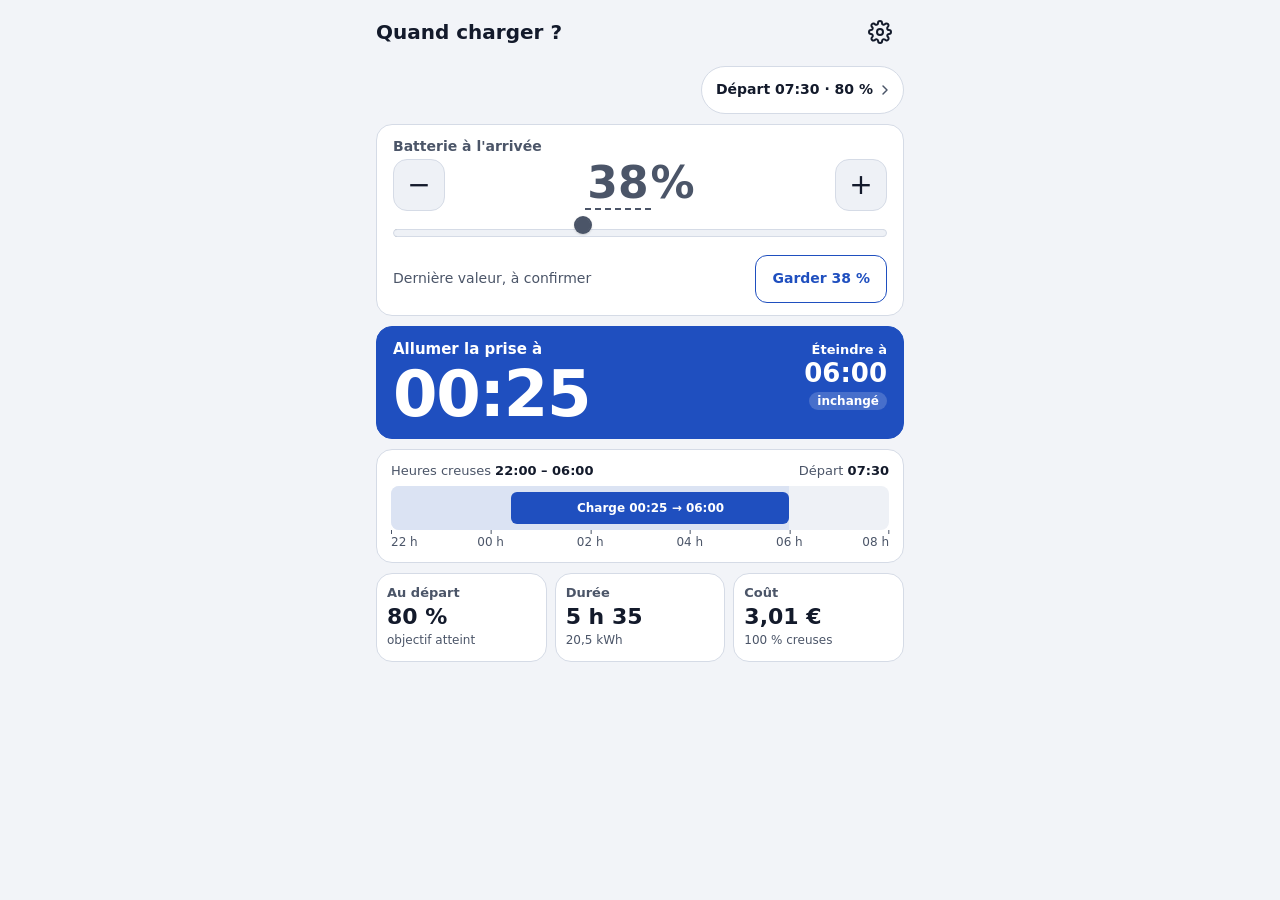
==== site/index.html @ 1af3106f "Page, retours du premier essai réel : curseur du % revenu sous − et +, recherche automatique quand a" ====
<!DOCTYPE html>
<html lang="fr">
<head>
<meta charset="utf-8">
<meta name="viewport" content="width=device-width, initial-scale=1, viewport-fit=cover">
<meta http-equiv="Content-Security-Policy" content="default-src 'none'; script-src 'self'; style-src 'self'; img-src 'self'; manifest-src 'self'; worker-src 'self'; connect-src 'self' https://*.workers.dev; base-uri 'none'; form-action 'none'">
<title>Quand charger ?</title>
<meta name="theme-color" content="#f2f4f8" media="(prefers-color-scheme: light)">
<meta name="theme-color" content="#0f1420" media="(prefers-color-scheme: dark)">
<link rel="manifest" href="manifest.webmanifest">
<link rel="icon" type="image/png" sizes="192x192" href="icons/icon-192.png">
<link rel="apple-touch-icon" href="icons/apple-touch-icon.png">
<link rel="stylesheet" href="style.css">
</head>
<body>
<main>

  <!-- Vue 1 : Ce soir (accueil) -->
  <div class="view" id="v-calcul">
    <header class="top">
      <h1 id="t-soir" tabindex="-1">Quand charger ?</h1>
      <a class="icon-btn" href="#parametres" data-nav="parametres" aria-label="Paramètres"><svg width="24" height="24" viewBox="0 0 24 24" fill="none" stroke="currentColor" stroke-width="2" stroke-linecap="round" stroke-linejoin="round" aria-hidden="true"><circle cx="12" cy="12" r="3"/><path d="M19.4 15a1.7 1.7 0 0 0 .3 1.8l.1.1a2 2 0 1 1-2.8 2.8l-.1-.1a1.7 1.7 0 0 0-1.8-.3 1.7 1.7 0 0 0-1 1.5V21a2 2 0 1 1-4 0v-.1a1.7 1.7 0 0 0-1.1-1.5 1.7 1.7 0 0 0-1.8.3l-.1.1a2 2 0 1 1-2.8-2.8l.1-.1a1.7 1.7 0 0 0 .3-1.8 1.7 1.7 0 0 0-1.5-1H3a2 2 0 1 1 0-4h.1a1.7 1.7 0 0 0 1.5-1.1 1.7 1.7 0 0 0-.3-1.8l-.1-.1a2 2 0 1 1 2.8-2.8l.1.1a1.7 1.7 0 0 0 1.8.3H9a1.7 1.7 0 0 0 1-1.5V3a2 2 0 1 1 4 0v.1a1.7 1.7 0 0 0 1 1.5 1.7 1.7 0 0 0 1.8-.3l.1-.1a2 2 0 1 1 2.8 2.8l-.1.1a1.7 1.7 0 0 0-.3 1.8V9a1.7 1.7 0 0 0 1.5 1H21a2 2 0 1 1 0 4h-.1a1.7 1.7 0 0 0-1.5 1z"/></svg></a>
    </header>

    <div class="statusrow">
      <button type="button" class="pill neutre" id="pill" aria-expanded="false" aria-controls="cablePanel" hidden><span class="dot" aria-hidden="true"></span><span id="pillText"></span><svg class="chev" width="16" height="16" viewBox="0 0 24 24" fill="none" stroke="currentColor" stroke-width="2.4" stroke-linecap="round" stroke-linejoin="round" aria-hidden="true"><path d="m9 6 6 6-6 6"/></svg></button>
      <span class="pill neutre" id="pillFixe" role="status" hidden><span class="dot" aria-hidden="true"></span><span id="pillFixeText"></span></span>
      <a class="chip" id="chip" href="#parametres" data-nav="parametres"><span><span class="chip-k">Départ </span><span id="chipText">07:30 · 80 %</span></span><svg width="16" height="16" viewBox="0 0 24 24" fill="none" stroke="currentColor" stroke-width="2.2" stroke-linecap="round" stroke-linejoin="round" aria-hidden="true"><path d="m9 6 6 6-6 6"/></svg></a>
    </div>
    <section class="card cable-panel" id="cablePanel" aria-label="État du câble" hidden>
      <p id="cableMsg" role="status"></p>
      <button type="button" class="btn2" id="cableAction" hidden></button>
    </section>

    <section class="card soc-card unconfirmed" id="socCard" aria-label="Batterie à l'arrivée">
      <label class="card-title" for="soc">Batterie à l'arrivée</label>
      <div class="stepper">
        <button type="button" class="step" id="socMinus" aria-label="Retirer 1 %">−</button>
        <div class="bigval"><input type="number" id="soc" min="0" max="100" step="1" value="38" inputmode="numeric" enterkeyhint="done" aria-describedby="socHint"><span class="pct" aria-hidden="true">%</span></div>
        <button type="button" class="step" id="socPlus" aria-label="Ajouter 1 %">+</button>
      </div>
      <input type="range" id="socRange" class="socrange" min="0" max="100" step="1" value="38" aria-label="Batterie à l'arrivée, curseur de 0 à 100 %">
      <div class="soc-hint" id="socHint"><span id="socHintText">Dernière valeur, à confirmer</span><button type="button" class="btn2" id="keepBtn">Garder 38 %</button></div>
      <div class="chips" id="chips" role="group" aria-label="Valeurs récentes" hidden></div>
    </section>

    <section class="card hero" id="hero" aria-label="Réglage du soir">
      <div class="hero-plan" id="heroPlan">
        <div class="hero-main">
          <p class="hero-k" id="kBig">Allumer la prise à</p>
          <p class="hero-big" id="tBig">--:--</p>
        </div>
        <div class="hero-side">
          <p class="hero-k" id="kSmall">Éteindre à</p>
          <p class="hero-small" id="tSmall">--:--</p>
          <span class="hero-tag" id="tagSmall">inchangé</span>
        </div>
      </div>
      <p class="hero-note" id="heroNote" hidden></p>
      <div id="heroAlt" hidden>
        <p class="alt-title" id="altTitle"></p>
        <div id="altBody"></div>
      </div>
    </section>
    <p class="sr" role="status" id="live"></p>

    <section class="card send vide" id="sendResult" aria-label="Résultat de la programmation">
      <div class="alert ok" id="sendOk" role="status" aria-live="polite"></div>
      <div class="alert ko" id="sendKo" role="alert" aria-live="assertive"></div>
    </section>

    <section class="card night" aria-label="Frise de la nuit">
      <div class="night-labels">
        <span>Heures creuses <b id="lblHc">22:00 – 06:00</b></span>
        <span>Départ <b id="lblDep">07:30</b></span>
      </div>
      <div class="timeline" id="timeline" role="img" aria-label="Frise de la nuit"></div>
      <div class="ticks" id="ticks" aria-hidden="true"></div>
    </section>

    <div class="tiles">
      <div class="tile"><p class="tk">Au départ</p><p class="tv" id="fArr">–</p><p class="ts" id="fArrS"></p></div>
      <div class="tile"><p class="tk">Durée</p><p class="tv" id="fDur">–</p><p class="ts" id="fKwh"></p></div>
      <div class="tile" id="fCostTile"><p class="tk">Coût</p><p class="tv" id="fCost">–</p><p class="ts" id="fCostS"></p></div>
    </div>
    <p class="msg bad" id="ampWarn" hidden></p>

  </div>

  <!-- Vue 2 : paramètres (#parametres) -->
  <div class="view" id="v-parametres" hidden>
    <header class="top"><a class="icon-btn" href="#accueil" data-nav="calcul" aria-label="Retour à l'accueil"><svg width="24" height="24" viewBox="0 0 24 24" fill="none" stroke="currentColor" stroke-width="2.2" stroke-linecap="round" stroke-linejoin="round" aria-hidden="true"><path d="m15 6-6 6 6 6"/></svg></a><h1 id="t-param" tabindex="-1">Paramètres</h1><span class="icon-btn" aria-hidden="true"></span></header>

    <p class="msg bad" id="paramErr" hidden></p>
    <a class="card linkcard" href="#aide" data-nav="aide"><span><b>Aide au réglage manuel</b><small>Régler l'heure dans Smart Life, lisible sans internet</small></span><svg width="16" height="16" viewBox="0 0 24 24" fill="none" stroke="currentColor" stroke-width="2.2" stroke-linecap="round" stroke-linejoin="round" aria-hidden="true"><path d="m9 6 6 6-6 6"/></svg></a>

    <section class="card group" aria-labelledby="g-trajet">
      <h2 class="group-title" id="g-trajet">Trajet</h2>
      <div class="row"><label for="target">Batterie visée</label><input type="number" id="target" step="1" value="80" inputmode="decimal" aria-describedby="u-target"><span class="unit" id="u-target">%</span></div>
      <div class="row"><label for="dep">Heure de départ</label><input type="time" id="dep" value="07:30"><span class="unit"></span></div>
    </section>

    <details class="avance" id="avance">
      <summary><span>Réglages avancés</span><svg width="20" height="20" viewBox="0 0 24 24" fill="none" stroke="currentColor" stroke-width="2.2" stroke-linecap="round" stroke-linejoin="round" aria-hidden="true"><path d="m6 9 6 6 6-6"/></svg></summary>
      <div class="avance-body">
    <section class="card group" aria-labelledby="g-hc">
      <h2 class="group-title" id="g-hc">Heures creuses et tarif</h2>
      <div class="row"><label for="hcStart">Début</label><input type="time" id="hcStart" value="22:00" aria-label="Début des heures creuses"><span class="unit"></span></div>
      <div class="row"><label for="hcEnd">Fin</label><input type="time" id="hcEnd" value="06:00" aria-label="Fin des heures creuses"><span class="unit"></span></div>
      <div class="row"><label for="pHC">Prix heures creuses</label><input type="number" id="pHC" step="0.000001" value="0.146688" inputmode="decimal" aria-describedby="u-phc"><span class="unit" id="u-phc">€/kWh</span></div>
      <div class="row"><label for="pHP">Prix heures pleines</label><input type="number" id="pHP" step="0.000001" value="0.196476" inputmode="decimal" aria-describedby="u-php"><span class="unit" id="u-php">€/kWh</span></div>
    </section>

    <section class="card group" aria-labelledby="g-mode">
      <h2 class="group-title" id="g-mode">Placement de la charge</h2>
      <fieldset class="opts">
        <legend class="sr">Placement de la charge</legend>
        <label class="opt"><input type="radio" name="mode" value="end" checked><span><b>Finir à <span data-fill="hcEnd">06:00</span></b><small>L'heure d'allumage change chaque soir</small></span></label>
        <label class="opt"><input type="radio" name="mode" value="start"><span><b>Commencer à <span data-fill="hcStart">22:00</span></b><small>L'heure d'arrêt change chaque soir</small></span></label>
      </fieldset>
    </section>

    <details class="card group" id="carBox">
      <summary>
        <span><span class="group-title">Voiture</span><span id="carSum">46 kWh · SOH 95 %</span></span>
        <svg width="20" height="20" viewBox="0 0 24 24" fill="none" stroke="currentColor" stroke-width="2.2" stroke-linecap="round" stroke-linejoin="round" aria-hidden="true"><path d="m6 9 6 6 6-6"/></svg>
      </summary>
      <div class="field"><label for="vMarque">Marque</label><select id="vMarque" disabled><option value="">Chargement de la liste…</option></select></div>
      <div class="field"><label for="vModele">Modèle</label><select id="vModele" disabled><option value="">Choisir d'abord la marque</option></select></div>
      <div class="field"><label for="vVersion">Version</label><select id="vVersion" disabled aria-describedby="vMsg"><option value="">Choisir d'abord le modèle</option></select><p class="fmsg" id="vMsg"></p></div>
      <div class="row"><label for="cap">Capacité utile</label><input type="number" id="cap" step="0.1" value="46" inputmode="decimal" aria-describedby="u-cap"><span class="unit" id="u-cap">kWh</span></div>
      <div class="row"><label for="soh">SOH</label><input type="number" id="soh" step="1" value="95" inputmode="decimal" aria-describedby="u-soh"><span class="unit" id="u-soh">%</span></div>
      <p class="hint">Choisir la version remplit la capacité utile, qui reste modifiable. Liste : <a href="https://github.com/KilowattApp/open-ev-data" rel="noopener">Open EV Data</a> (<a href="LICENCE-open-ev-data.txt">licence MIT</a>), données d'avril 2025 nettoyées : à vérifier pour les modèles récents.</p>
    </details>

    <details class="card group" id="cableBox">
      <summary>
        <span><span class="group-title">Borne et câble</span><span id="cableSum">16 A · 230 V · rendement 90 %</span></span>
        <svg width="20" height="20" viewBox="0 0 24 24" fill="none" stroke="currentColor" stroke-width="2.2" stroke-linecap="round" stroke-linejoin="round" aria-hidden="true"><path d="m6 9 6 6 6-6"/></svg>
      </summary>
      <div class="row"><label for="amp">Courant de charge</label><select id="amp" aria-describedby="u-amp"><option>6</option><option>8</option><option>10</option><option>13</option><option selected>16</option><option>32</option></select><span class="unit" id="u-amp">A</span></div>
      <div class="row"><label for="volt">Tension</label><input type="number" id="volt" step="1" value="230" inputmode="decimal" aria-describedby="u-volt"><span class="unit" id="u-volt">V</span></div>
      <div class="row"><label for="eff">Rendement de charge</label><input type="number" id="eff" step="1" value="90" inputmode="decimal" aria-describedby="u-eff"><span class="unit" id="u-eff">%</span></div>
      <p class="hint">Le rendement se remplit selon le courant et la tension (pertes mesurées par l'ADAC) ; il reste modifiable.</p>
    </details>

      </div>
    </details>

    <details class="card group" id="svcBox">
      <summary>
        <span><span class="group-title">Service de programmation</span><span id="svcSum">Non configuré : bouton inactif</span></span>
        <svg width="20" height="20" viewBox="0 0 24 24" fill="none" stroke="currentColor" stroke-width="2.2" stroke-linecap="round" stroke-linejoin="round" aria-hidden="true"><path d="m6 9 6 6 6-6"/></svg>
      </summary>
      <p class="hint">Sert au bouton « Programmer la charge ». Sans ces deux réglages, le bouton reste inactif et le réglage manuel dans Smart Life reste possible.</p>
      <form id="svcForm" autocomplete="off">
      <div class="field"><label for="svcUrl">Adresse du service</label><input type="url" id="svcUrl" inputmode="url" autocomplete="off" autocapitalize="none" spellcheck="false" placeholder="https://nom.workers.dev" aria-describedby="svcUrlMsg"><p class="fmsg" id="svcUrlMsg"></p></div>
      <div class="field"><label for="svcTok">Jeton d'accès</label><input type="password" id="svcTok" autocomplete="off" autocapitalize="none" spellcheck="false" aria-describedby="svcTokMsg"><p class="fmsg" id="svcTokMsg"></p></div>
      <button type="button" class="danger" id="svcTokClear">Effacer le jeton</button>
      </form>
      <p class="hint">Le jeton reste dans ce navigateur, n'est jamais réaffiché et n'est envoyé qu'au service.</p>
    </details>

    <button type="button" class="danger" id="resetBtn">Revenir aux valeurs de départ</button>
    <p class="note" id="stockNote">Réglages enregistrés dans ce navigateur.</p>
  </div>

  <!-- Vue 3 : aide au réglage manuel dans Smart Life (#aide) -->
  <div class="view help" id="v-aide" hidden>
    <header class="top"><a class="icon-btn" href="#accueil" data-nav="calcul" aria-label="Retour à l'accueil"><svg width="24" height="24" viewBox="0 0 24 24" fill="none" stroke="currentColor" stroke-width="2.2" stroke-linecap="round" stroke-linejoin="round" aria-hidden="true"><path d="m15 6-6 6 6 6"/></svg></a><h1 id="t-aide" tabindex="-1">Aide</h1><span class="icon-btn" aria-hidden="true"></span></header>

    <section class="card" aria-labelledby="h-soir">
      <h2 id="h-soir">Chaque soir</h2>
      <p class="lead">Trois gestes, environ une minute.</p>
      <ol class="steps">
        <li><span class="badge" aria-hidden="true">1</span><p>Lire la batterie dans MyDS et la saisir dans l'<a href="#accueil" data-nav="calcul">accueil</a>.</p></li>
        <li><span class="badge" aria-hidden="true">2</span><div><p>Dans Smart Life, ouvrir le câble puis la charge différée (une seule plage horaire), et régler la plage :</p>
          <div class="pair">
            <div><p class="pk">Début</p><p class="pv" id="aDeb">--:--</p><p class="ps" id="aDebS"></p></div>
            <div><p class="pk">Fin</p><p class="pv" id="aFin">--:--</p><p class="ps" id="aFinS"></p></div>
          </div></div></li>
        <li><span class="badge" aria-hidden="true">3</span><p>Enregistrer, puis vérifier que la plage est bien activée.</p></li>
      </ol>
      <p class="aside">Si l'accueil indique « Pas de charge nécessaire », réglez le début de la plage à une minute avant la fin des heures creuses (<span class="prog" data-fill="hcEndMoins">05:59</span>), ou ne branchez pas la voiture. Ne désactivez pas la plage : sur ce câble, cela lance la charge immédiate.</p>
    </section>

    <section class="card" aria-labelledby="h-bouton" id="aide-bouton">
      <h2 id="h-bouton">Le bouton « Programmer la charge »</h2>
      <p class="lead">Il règle le câble à votre place. Le réglage manuel ci-dessus reste toujours possible.</p>
      <ul class="plain">
        <li><b>Vert, « Charge programmée »</b> : le câble a répondu et l'heure relue chez lui est bien celle demandée. Rien d'autre à faire.</li>
        <li><b>Vert, « Pas de charge cette nuit »</b> : les soirs où la batterie suffit, le bouton devient « Pas de charge ce soir ». Il réduit la plage à une minute avant la fin des heures creuses : même branchée, la voiture ne charge pas (au plus une minute). La plage reste activée, car la désactiver lancerait une charge immédiate.</li>
        <li><b>Avertissement « fin de plage »</b> : la fin de plage lue sur le câble ne correspond pas à la fin des heures creuses de vos Paramètres. Corrigez l'une ou l'autre dans Smart Life ou dans Paramètres.</li>
        <li><b>Rouge</b> : rien n'est confirmé. Le message donne la cause (jeton refusé, câble hors ligne, service injoignable, délai dépassé…). Réglez alors l'heure indiquée à la main dans Smart Life, comme ci-dessus.</li>
        <li>Si le message dit « Vérifiez dans Smart Life » : la demande est peut-être passée malgré tout. Ouvrez la charge différée du câble et comparez l'heure avant de la ressaisir.</li>
        <li>Sans internet, le bouton n'envoie rien et affiche l'heure à régler à la main.</li>
      </ul>
    </section>

    <section class="card" aria-labelledby="h-install">
      <h2 id="h-install">Installation</h2>
      <p class="lead">À faire une seule fois.</p>
      <ol class="steps">
        <li><span class="badge grey" aria-hidden="true">1</span><p>Dans la voiture : désactiver la charge différée (sinon elle peut bloquer la charge quand le câble s'allume), et programmer le préconditionnement pour <span class="prog" data-fill="dep">07:30</span>. Il se fera sur la batterie : la charge est déjà finie à ce moment-là.</p></li>
        <li><span class="badge grey" aria-hidden="true">2</span><p>Dans Smart Life : régler la fin de la plage de charge du câble sur la fin des heures creuses, <span class="prog" data-fill="hcEnd">06:00</span>, et la laisser activée. Ne pas créer de programmation qui allume le câble le matin : en se déclenchant, elle désactive la plage.</p></li>
        <li><span class="badge grey" aria-hidden="true">3</span><p>Tester une fois : voiture branchée, vérifier que la charge démarre au début de la plage et s'arrête à la fin.</p></li>
      </ol>
    </section>

    <section class="card caution" aria-labelledby="h-reserves">
      <h2 id="h-reserves"><svg width="22" height="22" viewBox="0 0 24 24" fill="none" stroke="currentColor" stroke-width="2" stroke-linecap="round" stroke-linejoin="round" aria-hidden="true"><path d="M10.3 3.9 1.8 18a2 2 0 0 0 1.7 3h17a2 2 0 0 0 1.7-3L13.7 3.9a2 2 0 0 0-3.4 0z"/><path d="M12 9v4"/><path d="M12 17h.01"/></svg>Points non vérifiés</h2>
      <ul>
        <li>Si vous avez déjà une programmation qui éteint le câble après le départ, gardez-la pour l'instant : on ne sait pas encore si la charge différée démarre quand le câble a été éteint ainsi.</li>
        <li>La plage de charge différée et les programmations sont en général enregistrées dans le câble lui-même et continuent même sans internet. Ce point n'est pas encore vérifié sur votre modèle.</li>
      </ul>
    </section>

    <p class="foot">Les noms des écrans peuvent différer selon la version de Smart Life. Cette aide reste lisible sans internet.</p>
  </div>
</main>

<div class="sendbar" id="sendBar" hidden>
  <div class="sendbar-in">
    <p class="send-help" id="sendHelp" hidden></p>
    <button type="button" class="send-btn" id="sendBtn" disabled>
      <span class="send-main" id="sendMain">Programmer la charge</span>
      <span class="send-sub" id="sendSub"></span>
    </button>
  </div>
</div>

<script type="module" src="app.js"></script>
<script src="sw-register.js"></script>
</body>
</html>
---- site/style.css ----
/* Mobile d'abord (390 px, utilisable dès 320 px). Cartes blanches sur fond gris bleuté,
   accent bleu pour la charge, orange pour le préconditionnement. */
:root {
  --bg: #f2f4f8;
  --surface: #ffffff;
  --ink: #131a2b;
  --muted: #4b5568;
  --line: #d5dbe6;
  --accent: #1f4fbf;          /* texte et bordures bleus */
  --accent-fill: #1f4fbf;     /* fond de la carte principale et du bloc de charge */
  --accent-soft: #e6ecf9;     /* onglet actif, pastilles */
  --hc: #dbe3f3;              /* bande des heures creuses */
  --pre: #f0a04b; --pre-line: #8a4a05;
  --on-accent: #ffffff;
  --ok: #1d6b40; --ok-bg: #e3f3e9; --ok-line: #8cc5a3;
  --warn: #6b3d00; --warn-bg: #fdf3e0; --warn-line: #d9a653;
  --bad: #a32222; --bad-bg: #fbe6e4; --bad-line: #e3a19a;
  --neutral-bg: #eef1f6;
  --font: Inter, system-ui, -apple-system, "Segoe UI", Roboto, sans-serif;
  color-scheme: light;
}
@media (prefers-color-scheme: dark) {
  :root:not([data-theme="light"]) {
    --bg: #0f1420; --surface: #171e2d; --ink: #e8ecf4; --muted: #a6b0c2; --line: #2e3850;
    --accent: #9db8ff; --accent-fill: #2552c4; --accent-soft: #1f2b47; --hc: #304670;
    --ok: #7fd8a4; --ok-bg: #15301f; --ok-line: #2f6b47;
    --warn: #f3c983; --warn-bg: #33270f; --warn-line: #8a6a2a;
    --bad: #ff9a90; --bad-bg: #3a1a18; --bad-line: #7a3530;
    --neutral-bg: #1d2537;
    color-scheme: dark;
  }
}
:root[data-theme="dark"] {
  --bg: #0f1420; --surface: #171e2d; --ink: #e8ecf4; --muted: #a6b0c2; --line: #2e3850;
  --accent: #9db8ff; --accent-fill: #2552c4; --accent-soft: #1f2b47; --hc: #304670;
  --ok: #7fd8a4; --ok-bg: #15301f; --ok-line: #2f6b47;
  --warn: #f3c983; --warn-bg: #33270f; --warn-line: #8a6a2a;
  --bad: #ff9a90; --bad-bg: #3a1a18; --bad-line: #7a3530;
  --neutral-bg: #1d2537;
  color-scheme: dark;
}
* { box-sizing: border-box; }
html, body { margin: 0; }
body { background: var(--bg); color: var(--ink); font-family: var(--font); font-size: 16px; line-height: 1.4; font-variant-numeric: tabular-nums; -webkit-text-size-adjust: 100%; }
p { margin: 0; }
[hidden] { display: none !important; }
.sr { position: absolute; width: 1px; height: 1px; overflow: hidden; clip: rect(0 0 0 0); white-space: nowrap; }
a { color: var(--accent); }
button, input, select { font: inherit; color: inherit; }
:focus-visible { outline: 2px solid var(--accent); outline-offset: 2px; }
h1:focus { outline: none; }

main { max-width: 560px; margin: 0 auto; padding: 8px 16px calc(24px + env(safe-area-inset-bottom, 0px)); }
body.has-sendbar main { padding-bottom: calc(112px + env(safe-area-inset-bottom, 0px)); }
.view { display: flex; flex-direction: column; gap: 10px; }
.card { background: var(--surface); border: 1px solid var(--line); border-radius: 16px; padding: 12px 16px; }

/* En-tête d'une ligne */
.top { display: flex; align-items: center; justify-content: space-between; gap: 8px; min-height: 44px; }
h1 { font-size: 20px; font-weight: 700; margin: 0; line-height: 1.2; white-space: nowrap; }
.chip { display: inline-flex; align-items: center; gap: 4px; min-height: 44px; padding: 0 10px 0 14px; border-radius: 999px; background: var(--surface); border: 1px solid var(--line); color: var(--ink); text-decoration: none; font-size: 14px; font-weight: 600; white-space: nowrap; }
.chip svg { color: var(--muted); flex: none; }
.icon-btn { width: 48px; height: 48px; display: inline-grid; place-items: center; border-radius: 50%; color: var(--ink); text-decoration: none; flex: none; }
a.icon-btn:active { background: var(--accent-soft); }
.top > h1 { flex: 1; }
.top > .icon-btn + h1 { text-align: center; }
.top > .icon-btn:first-child + h1 { text-align: left; }
.statusrow { flex-wrap: wrap; display: flex; align-items: center; justify-content: space-between; gap: 8px; min-height: 48px; }
.statusrow .chip { margin-left: auto; min-height: 48px; }
.pill { cursor: default; }
button.pill { cursor: pointer; }
.pill { min-width: 0; text-align: left; line-height: 1.2; display: inline-flex; align-items: center; gap: 8px; min-height: 48px; padding: 0 14px; border-radius: 999px; border: 1px solid var(--line); background: var(--surface); font-size: 14px; font-weight: 600; }
.pill .chev { flex: none; margin-left: 2px; transition: transform .15s; }
.pill[aria-expanded="true"] .chev { transform: rotate(90deg); }
.pill .dot { width: 10px; height: 10px; border-radius: 50%; background: var(--muted); flex: none; }
.pill.ok { color: var(--ok); background: var(--ok-bg); border-color: var(--ok-line); }
.pill.ok .dot { background: var(--ok); }
.pill.warn { color: var(--warn); background: var(--warn-bg); border-color: var(--warn-line); }
.pill.warn .dot { background: var(--warn); }
.pill.bad { color: var(--bad); background: var(--bad-bg); border-color: var(--bad-line); }
.pill.bad .dot { background: var(--bad); }
.cable-panel { display: flex; flex-direction: column; gap: 8px; font-size: 15px; }
.btn2 { min-height: 48px; padding: 0 16px; border-radius: 12px; border: 1px solid var(--accent); background: var(--surface); color: var(--accent); font-weight: 700; cursor: pointer; align-self: flex-start; }
.btn2:active { background: var(--accent-soft); }

/* Batterie à l'arrivée */
.card-title { display: block; font-size: 14px; font-weight: 600; color: var(--muted); }
.stepper { display: flex; align-items: center; justify-content: space-between; gap: 8px; margin: 2px 0 0; }
.step { width: 52px; height: 52px; flex: none; border-radius: 14px; border: 1px solid var(--line); background: var(--neutral-bg); color: var(--ink); font-size: 28px; font-weight: 500; line-height: 1; cursor: pointer; display: grid; place-items: center; }
.step:active { background: var(--accent-soft); }
.step:disabled { opacity: .4; cursor: not-allowed; }
.bigval { display: flex; align-items: baseline; justify-content: center; min-width: 0; }
#soc { font-size: 44px; font-weight: 700; line-height: 1.1; width: 3ch; min-width: 2ch; padding: 0 2px; border: none; border-bottom: 2px dashed var(--muted); border-radius: 0; background: transparent; text-align: right; -moz-appearance: textfield; appearance: textfield; }
@supports (field-sizing: content) { #soc { field-sizing: content; width: auto; } }
#soc::-webkit-outer-spin-button, #soc::-webkit-inner-spin-button { -webkit-appearance: none; margin: 0; }
#soc:focus { outline: none; border-bottom: 2px solid var(--accent); }
#soc[aria-invalid="true"] { border-bottom-color: var(--bad); color: var(--bad); }
.bigval .pct { font-size: 44px; font-weight: 700; line-height: 1.1; }
.unconfirmed #soc, .unconfirmed .bigval .pct { color: var(--muted); }
.socrange { display: block; width: 100%; height: 36px; margin: 4px 0 0; padding: 0; background: transparent; accent-color: var(--accent-fill); cursor: pointer; touch-action: pan-y; }
.unconfirmed .socrange { accent-color: var(--muted); }
.socrange::-webkit-slider-runnable-track { height: 8px; border-radius: 4px; background: var(--neutral-bg); border: 1px solid var(--line); }
.socrange::-webkit-slider-thumb { -webkit-appearance: none; appearance: none; width: 32px; height: 32px; margin-top: -13px; border-radius: 50%; background: var(--accent-fill); border: 3px solid var(--surface); box-shadow: 0 0 0 1px var(--accent-fill), 0 1px 3px rgba(0,0,0,.3); }
.unconfirmed .socrange::-webkit-slider-thumb { background: var(--muted); box-shadow: 0 0 0 1px var(--muted), 0 1px 3px rgba(0,0,0,.3); }
.socrange::-moz-range-track { height: 8px; border-radius: 4px; background: var(--neutral-bg); border: 1px solid var(--line); }
.socrange::-moz-range-thumb { width: 26px; height: 26px; border-radius: 50%; background: var(--accent-fill); border: 3px solid var(--surface); box-shadow: 0 0 0 1px var(--accent-fill); }
.soc-hint { display: flex; align-items: center; justify-content: space-between; gap: 8px; font-size: 14px; color: var(--muted); margin-top: 4px; }
.chips { display: flex; gap: 8px; margin-top: 6px; }
.chipbtn { flex: 1; min-height: 48px; border-radius: 12px; border: 1px solid var(--line); background: var(--neutral-bg); font-weight: 700; font-size: 16px; cursor: pointer; }
.chipbtn[aria-pressed="true"] { border: 2px solid var(--accent); background: var(--accent-soft); color: var(--accent); }

/* Carte principale */
.hero { background: var(--accent-fill); border-color: var(--accent-fill); color: var(--on-accent); }
.hero-plan { display: flex; align-items: flex-start; justify-content: space-between; gap: 12px; }
.hero-main { min-width: 0; }
.hero-k { font-size: 15px; font-weight: 600; }
.hero-big { font-size: clamp(48px, 16vw, 64px); font-weight: 700; line-height: 1; letter-spacing: -.02em; margin: 2px 0 0; }
.hero-side { text-align: right; flex: none; padding-top: 2px; }
.hero-side .hero-k { font-size: 13px; }
.hero-small { font-size: 26px; font-weight: 700; line-height: 1.15; }
.hero-tag { font-size: 12px; font-weight: 600; display: inline-block; margin-top: 2px; padding: 1px 8px; border-radius: 999px; background: rgba(255,255,255,.18); }
.hero-note { margin-top: 10px; padding-top: 10px; border-top: 1px solid rgba(255,255,255,.3); font-size: 14px; }
.hero.alt { color: var(--ink); }
.hero.none { background: var(--ok-bg); border-color: var(--ok-line); }
.hero.warn { background: var(--warn-bg); border-color: var(--warn-line); }
.hero.bad { background: var(--bad-bg); border-color: var(--bad-line); }
.alt-title { font-size: 24px; font-weight: 700; line-height: 1.2; }
.hero.none .alt-title { color: var(--ok); }
.hero.warn .alt-title { color: var(--warn); }
.hero.bad .alt-title { color: var(--bad); }
.alt-text { margin-top: 6px; font-size: 15px; }
.alt-text + .alt-text { margin-top: 8px; }
.alt-text a { font-weight: 600; }

/* Frise de la nuit */
.night { padding: 12px 14px 10px; }
.night-labels { display: flex; justify-content: space-between; gap: 8px; font-size: 13px; color: var(--muted); margin-bottom: 6px; }
.night-labels b { color: var(--ink); font-weight: 600; white-space: nowrap; }
.night-labels span:last-child { text-align: right; }
.timeline { position: relative; height: 44px; border-radius: 8px; background: var(--neutral-bg); overflow: hidden; }
.seg { position: absolute; top: 0; bottom: 0; }
.seg.hc { background: var(--hc); }
.seg.charge { top: 6px; bottom: 6px; background: var(--accent-fill); border-radius: 6px; }
.seg.dep { top: 2px; bottom: 2px; background: var(--pre-line); border-radius: 2px; width: 3px; margin-left: -1px; }
.clabel { position: absolute; top: 50%; transform: translateY(-50%); font-size: 12px; font-weight: 700; white-space: nowrap; pointer-events: none; }
.clabel.in { color: var(--on-accent); }
.clabel.out { color: var(--ink); }
.ticks { position: relative; height: 22px; font-size: 12px; color: var(--muted); }
.ticks span { position: absolute; top: 4px; transform: translateX(-50%); white-space: nowrap; }
.ticks span::before { content: ""; position: absolute; left: 50%; top: -4px; width: 1px; height: 4px; background: var(--muted); }
.ticks span.first { transform: none; }
.ticks span.first::before { left: 0; }
.ticks span.last { transform: translateX(-100%); }
.ticks span.last::before { left: auto; right: 0; }

/* Tuiles */
.tiles { display: grid; grid-template-columns: repeat(3, minmax(0, 1fr)); gap: 8px; }
.tile { background: var(--surface); border: 1px solid var(--line); border-radius: 16px; padding: 10px 10px 12px; min-width: 0; }
.tk { font-size: 13px; color: var(--muted); font-weight: 600; }
.tv { font-size: 22px; font-weight: 700; line-height: 1.2; margin: 2px 0; white-space: nowrap; }
.ts { font-size: 12px; color: var(--muted); }
.ts.hp { color: var(--warn); background: var(--warn-bg); border-radius: 6px; padding: 1px 5px; font-weight: 700; display: inline-block; }
.ts.miss { color: var(--bad); font-weight: 700; }
/* Coût sans prix : tuile grisée, texte sur deux lignes au besoin */
.tile.off { background: transparent; border-style: dashed; }
.tile.off .tv { font-size: 15px; color: var(--muted); white-space: normal; }

.msg { font-size: 14px; padding: 10px 12px; border-radius: 12px; }
.msg.bad { background: var(--bad-bg); color: var(--bad); border: 1px solid var(--bad-line); }
.msg a { color: inherit; font-weight: 600; }

/* Paramètres */
.group-title { display: block; font-size: 12px; font-weight: 700; letter-spacing: .07em; text-transform: uppercase; color: var(--muted); margin: 0 0 4px; }
.group { padding: 12px 16px 4px; }
.row { display: grid; grid-template-columns: minmax(0, 1fr) 108px 52px; align-items: center; gap: 8px; min-height: 56px; padding: 6px 0; border-top: 1px solid var(--line); }
.row:first-of-type { border-top: none; }
.row label { font-size: 16px; color: var(--ink); }
.row input, .row select { width: 100%; height: 44px; padding: 0 10px; text-align: right; border: 1px solid var(--line); border-radius: 10px; background: var(--bg); }
.row input[type="time"] { padding: 0 6px; }
.row input[aria-invalid="true"], .row select[aria-invalid="true"] { border-color: var(--bad); border-width: 2px; }
.unit { font-size: 14px; color: var(--muted); }
.opts { display: flex; flex-direction: column; gap: 8px; padding: 4px 0 12px; border: none; margin: 0; }
.opt { display: flex; align-items: flex-start; gap: 12px; padding: 12px 14px; min-height: 56px; border: 1px solid var(--line); border-radius: 12px; cursor: pointer; }
.opt:has(input:checked) { border: 2px solid var(--accent); padding: 11px 13px; }
.opt input, .check input { width: 22px; height: 22px; margin: 1px 0 0; flex: none; accent-color: var(--accent-fill); }
.opt b, .check b { display: block; font-weight: 600; }
.opt small, .check small { display: block; font-size: 14px; color: var(--muted); margin-top: 2px; }
.check { display: flex; gap: 12px; align-items: flex-start; padding: 12px 0; min-height: 56px; border-top: 1px solid var(--line); cursor: pointer; }
details.group { padding: 0 16px; }
details summary { list-style: none; cursor: pointer; display: flex; align-items: center; justify-content: space-between; gap: 8px; min-height: 56px; padding: 10px 0; }
details summary::-webkit-details-marker { display: none; }
details summary .group-title { margin: 0 0 2px; }
#carSum { font-size: 14px; color: var(--ink); }
details summary svg { flex: none; color: var(--muted); transition: transform .15s; }
details[open] summary svg { transform: rotate(180deg); }
details[open] { padding-bottom: 4px; }
details .row:first-of-type { border-top: 1px solid var(--line); }
.hint { font-size: 13px; color: var(--muted); padding: 8px 0; }
.danger { align-self: flex-start; min-height: 44px; padding: 0 4px; border: none; background: none; color: #a32222; font-weight: 600; text-decoration: underline; text-underline-offset: 3px; cursor: pointer; }
:root[data-theme="dark"] .danger { color: var(--bad); }
@media (prefers-color-scheme: dark) { :root:not([data-theme="light"]) .danger { color: var(--bad); } }
.note { font-size: 13px; color: var(--muted); margin-top: -4px; }

/* Aide */
.help h2 { font-size: 18px; font-weight: 700; margin: 0; }
.help .lead { font-size: 14px; color: var(--muted); margin: 2px 0 12px; }
.steps { list-style: none; margin: 0; padding: 0; display: flex; flex-direction: column; gap: 12px; }
.steps > li { display: grid; grid-template-columns: 28px minmax(0, 1fr); gap: 12px; align-items: start; }
.badge { width: 28px; height: 28px; border-radius: 50%; display: grid; place-items: center; font-size: 14px; font-weight: 700; background: var(--accent-fill); color: var(--on-accent); }
.badge.grey { background: var(--neutral-bg); color: var(--ink); border: 1px solid var(--line); }
.steps p { padding-top: 3px; }
.pair { display: grid; grid-template-columns: 1fr 1fr; gap: 8px; margin-top: 8px; }
.pair div { border: 1px solid var(--line); border-radius: 12px; padding: 8px 10px; }
.pair .pk { font-size: 13px; color: var(--muted); font-weight: 600; }
.pair .pv { font-size: 24px; font-weight: 700; line-height: 1.2; }
.pair .pv.var { color: var(--accent); }
.pair .ps { font-size: 12px; color: var(--muted); }
.pair .var + .ps { color: var(--accent); font-weight: 600; }
.aside { margin-top: 14px; padding: 10px 12px; border-radius: 12px; background: var(--neutral-bg); font-size: 14px; }
.caution { background: var(--warn-bg); border-color: var(--warn-line); }
.caution h2 { display: flex; align-items: center; gap: 8px; color: var(--warn); margin-bottom: 8px; }
.caution ul { margin: 0; padding-left: 1.2em; display: flex; flex-direction: column; gap: 8px; font-size: 15px; }
.foot { font-size: 13px; color: var(--muted); padding: 0 4px; }
.prog { font-weight: 600; }

/* Bouton de programmation et alerte de confirmation */
.send { display: flex; flex-direction: column; gap: 10px; background: none; border: 0; padding: 0; }
.send.vide { padding: 0; border: 0; margin: -5px 0; height: 0; overflow: hidden; }
.send-btn { width: 100%; min-height: 64px; padding: 8px 16px; border: none; border-radius: 14px; background: var(--accent-fill); color: var(--on-accent); cursor: pointer; display: flex; flex-direction: column; align-items: center; justify-content: center; gap: 2px; }
.send-main { font-size: 18px; font-weight: 700; line-height: 1.2; }
.send-sub { font-size: 13px; opacity: .9; }
.send-btn:disabled { background: var(--neutral-bg); color: var(--muted); border: 1px solid var(--line); cursor: not-allowed; }
.send-btn:disabled .send-sub { opacity: 1; }
/* Câble à relier ou à localiser : le bouton reste touchable (il ouvre le panneau du câble) mais n'a pas l'air prêt à envoyer. */
.send-btn.attente { background: var(--neutral-bg); color: var(--ink); border: 1px solid var(--line); }
.send-btn:not(:disabled):active { filter: brightness(.9); }
.send-help { font-size: 14px; color: var(--muted); text-align: center; }
.send-help a { font-weight: 600; }
.alert { padding: 12px 14px; border-radius: 12px; border: 2px solid; font-size: 15px; display: flex; flex-direction: column; gap: 6px; }
/* Vide : reste dans l'arbre d'accessibilité (région live annoncée de façon fiable), sans occuper de place. */
.alert:empty { padding: 0; border: 0; margin: 0; height: 0; overflow: hidden; }
/* Les alertes vides restent dans la page (lecteurs d’écran) sans ajouter l’espace de la grille */
.send > .alert:empty { margin-top: -10px; }
.alert.ok { background: var(--ok-bg); border-color: var(--ok); color: var(--ok); }
.alert.ko { background: var(--bad-bg); border-color: var(--bad); color: var(--bad); }
.alert-title { font-size: 18px; font-weight: 700; line-height: 1.25; }
.alert p { margin: 0; }
.alert a { color: inherit; font-weight: 700; }
.alert .manual { font-weight: 700; }

/* Champs du service (texte long : pleine largeur) */
.field { padding: 8px 0; border-top: 1px solid var(--line); }
.field label { display: block; font-size: 16px; margin-bottom: 4px; }
.field input, .field select { width: 100%; height: 44px; padding: 0 10px; border: 1px solid var(--line); border-radius: 10px; background: var(--bg); text-align: left; }
.field input[aria-invalid="true"] { border-color: var(--bad); border-width: 2px; }
.fmsg { font-size: 13px; color: var(--muted); min-height: 0; margin-top: 4px; }
.fmsg:empty { display: none; }
.fmsg.bad { color: var(--bad); font-weight: 600; }
.plain { margin: 0; padding-left: 1.2em; display: flex; flex-direction: column; gap: 8px; font-size: 15px; }

@media (max-width: 360px) {
  main { padding-left: 12px; padding-right: 12px; }
  .card { padding: 14px; }
  .group { padding: 10px 14px 2px; }
  details.group { padding: 0 14px; }
  .row { grid-template-columns: minmax(0, 1fr) 96px 46px; gap: 6px; }
  .row label { font-size: 15px; }
  .unit { font-size: 13px; }
  .tv { font-size: 19px; }
  .tile { padding: 8px 8px 10px; }
  .chip { font-size: 13px; padding: 0 6px 0 10px; }
  .hero-small { font-size: 22px; }
}
@media (prefers-reduced-motion: reduce) { * { transition: none !important; } }

/* Barre du bas : bouton Programmer collé en bas, zone sûre respectée */
.sendbar { position: fixed; left: 0; right: 0; bottom: 0; z-index: 10; background: var(--surface); border-top: 1px solid var(--line); padding: 8px 16px calc(8px + env(safe-area-inset-bottom, 0px)); }
.sendbar-in { max-width: 560px; margin: 0 auto; display: flex; flex-direction: column; gap: 6px; }
.sendbar .send-btn { min-height: 64px; }

/* Paramètres : lien d'aide et réglages avancés repliés */
.linkcard { display: flex; align-items: center; justify-content: space-between; gap: 8px; min-height: 56px; text-decoration: none; color: var(--ink); }
.linkcard b { display: block; }
.linkcard small { display: block; font-size: 14px; color: var(--muted); }
.avance > summary { min-height: 56px; padding: 10px 16px; border: 1px solid var(--line); border-radius: 16px; background: var(--surface); font-weight: 700; }
.avance[open] > summary { margin-bottom: 10px; }
.avance-body { display: flex; flex-direction: column; gap: 10px; }
body:not([data-vue="calcul"]) .sendbar { display: none; }
body:not([data-vue="calcul"]).has-sendbar main { padding-bottom: calc(24px + env(safe-area-inset-bottom, 0px)); }
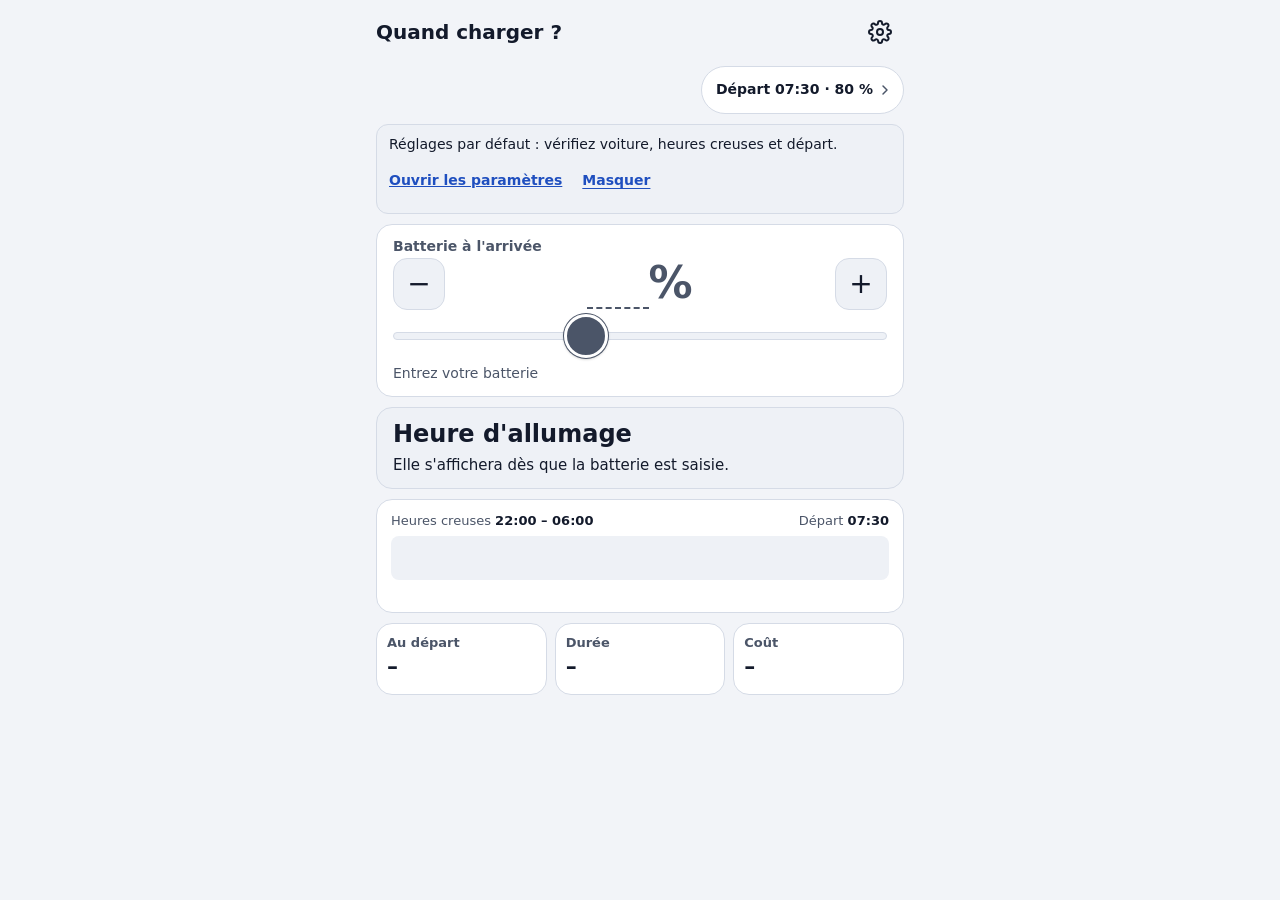
==== commit 95cb23bd: "Accueil : plage du câble lue à l'ouverture, « Déjà programmé », heure atténuée, bandeau de changemen" ====
--- a/site/index.html
+++ b/site/index.html
@@ -24,13 +24,20 @@
 
     <div class="statusrow">
       <button type="button" class="pill neutre" id="pill" aria-expanded="false" aria-controls="cablePanel" hidden><span class="dot" aria-hidden="true"></span><span id="pillText"></span><svg class="chev" width="16" height="16" viewBox="0 0 24 24" fill="none" stroke="currentColor" stroke-width="2.4" stroke-linecap="round" stroke-linejoin="round" aria-hidden="true"><path d="m9 6 6 6-6 6"/></svg></button>
-      <span class="pill neutre" id="pillFixe" role="status" hidden><span class="dot" aria-hidden="true"></span><span id="pillFixeText"></span></span>
+      <span class="pill neutre" id="pillFixe" role="status" hidden><span class="dot" aria-hidden="true"></span><span id="pillFixeText"></span><span id="pillSec" aria-hidden="true"></span></span>
       <a class="chip" id="chip" href="#parametres" data-nav="parametres"><span><span class="chip-k">Départ </span><span id="chipText">07:30 · 80 %</span></span><svg width="16" height="16" viewBox="0 0 24 24" fill="none" stroke="currentColor" stroke-width="2.2" stroke-linecap="round" stroke-linejoin="round" aria-hidden="true"><path d="m9 6 6 6-6 6"/></svg></a>
     </div>
+    <p class="cable-plage" id="cablePlage" role="status" hidden></p>
     <section class="card cable-panel" id="cablePanel" aria-label="État du câble" hidden>
       <p id="cableMsg" role="status"></p>
       <button type="button" class="btn2" id="cableAction" hidden></button>
     </section>
+
+    <p class="msg info" id="dstBanner" role="note" hidden></p>
+    <div class="msg info bandeau" id="bandeauDefauts" role="note" hidden>
+      <span>Réglages par défaut : vérifiez voiture, heures creuses et départ.</span>
+      <span class="bandeau-actions"><a href="#parametres" data-nav="parametres" id="defautsLien">Ouvrir les paramètres</a><button type="button" class="lien-btn" id="defautsMasquer">Masquer</button></span>
+    </div>
 
     <section class="card soc-card unconfirmed" id="socCard" aria-label="Batterie à l'arrivée">
       <label class="card-title" for="soc">Batterie à l'arrivée</label>
@@ -40,8 +47,7 @@
         <button type="button" class="step" id="socPlus" aria-label="Ajouter 1 %">+</button>
       </div>
       <input type="range" id="socRange" class="socrange" min="0" max="100" step="1" value="38" aria-label="Batterie à l'arrivée, curseur de 0 à 100 %">
-      <div class="soc-hint" id="socHint"><span id="socHintText">Dernière valeur, à confirmer</span><button type="button" class="btn2" id="keepBtn">Garder 38 %</button></div>
-      <div class="chips" id="chips" role="group" aria-label="Valeurs récentes" hidden></div>
+      <div class="soc-hint" id="socHint"><span id="socHintText">Entrez votre batterie</span><button type="button" class="btn2" id="keepBtn">Garder 38 %</button></div>
     </section>
 
     <section class="card hero" id="hero" aria-label="Réglage du soir">
@@ -49,11 +55,12 @@
         <div class="hero-main">
           <p class="hero-k" id="kBig">Allumer la prise à</p>
           <p class="hero-big" id="tBig">--:--</p>
+          <p class="hero-from" id="heroFrom" hidden></p>
         </div>
         <div class="hero-side">
           <p class="hero-k" id="kSmall">Éteindre à</p>
           <p class="hero-small" id="tSmall">--:--</p>
-          <span class="hero-tag" id="tagSmall">inchangé</span>
+          <span class="hero-tag" id="tagSmall">déjà réglé</span>
         </div>
       </div>
       <p class="hero-note" id="heroNote" hidden></p>
@@ -189,10 +196,13 @@
       <p class="lead">Il règle le câble à votre place. Le réglage manuel ci-dessus reste toujours possible.</p>
       <ul class="plain">
         <li><b>Vert, « Charge programmée »</b> : le câble a répondu et l'heure relue chez lui est bien celle demandée. Rien d'autre à faire.</li>
-        <li><b>Vert, « Pas de charge cette nuit »</b> : les soirs où la batterie suffit, le bouton devient « Pas de charge ce soir ». Il réduit la plage à une minute avant la fin des heures creuses : même branchée, la voiture ne charge pas (au plus une minute). La plage reste activée, car la désactiver lancerait une charge immédiate.</li>
+        <li><b>Vert, « Le câble ne chargera pas cette nuit »</b> : les soirs où la batterie suffit, le bouton devient « Pas de charge ce soir ». Il réduit la plage à une minute avant la fin des heures creuses : même branchée, la voiture ne charge pas. La plage reste activée, car la désactiver lancerait une charge immédiate. Demain soir, reprogrammez : sinon la voiture ne chargera pas.</li>
+        <li><b>« Câble réglé : 00:35 → 06:00 »</b> : la plage que le câble a en mémoire, lue à l'ouverture quand le câble répond. Si elle est déjà celle du calcul, le bouton dit « Déjà programmé » et n'envoie rien. Sans cette ligne, le câble n'a pas pu être lu : ce n'est pas une erreur.</li>
+        <li><b>Heure grisée, « d'après 38 % »</b> : la batterie de la veille n'est pas encore confirmée. Saisissez la batterie du jour, ou touchez « Garder », pour pouvoir programmer.</li>
+        <li><b>Nuit du changement d'heure</b> (dernier dimanche de mars et d'octobre) : la nuit dure 7 h ou 9 h. L'heure d'allumage en tient compte ; un bandeau le rappelle.</li>
         <li><b>Avertissement « fin de plage »</b> : la fin de plage lue sur le câble ne correspond pas à la fin des heures creuses de vos Paramètres. Corrigez l'une ou l'autre dans Smart Life ou dans Paramètres.</li>
         <li><b>Rouge</b> : rien n'est confirmé. Le message donne la cause (jeton refusé, câble hors ligne, service injoignable, délai dépassé…). Réglez alors l'heure indiquée à la main dans Smart Life, comme ci-dessus.</li>
-        <li>Si le message dit « Vérifiez dans Smart Life » : la demande est peut-être passée malgré tout. Ouvrez la charge différée du câble et comparez l'heure avant de la ressaisir.</li>
+        <li>Si le message dit « Vérifiez dans Smart Life > charge différée » : la demande est peut-être passée malgré tout. Ouvrez la charge différée du câble et comparez l'heure avant de la ressaisir. Si le câble ne répond pas, fermez Smart Life s'il est ouvert, puis réessayez.</li>
         <li>Sans internet, le bouton n'envoie rien et affiche l'heure à régler à la main.</li>
       </ul>
     </section>
@@ -222,7 +232,12 @@
 <div class="sendbar" id="sendBar" hidden>
   <div class="sendbar-in">
     <p class="send-help" id="sendHelp" hidden></p>
-    <button type="button" class="send-btn" id="sendBtn" disabled>
+    <p class="sr-only" id="attenteLive" role="status"></p>
+    <div class="attente-box" id="attenteBox" hidden>
+      <p class="send-help" id="attenteInfo" hidden></p>
+      <button type="button" class="attente-annuler" id="attenteAnnuler">Annuler</button>
+    </div>
+    <button type="button" class="send-btn" id="sendBtn" aria-describedby="sendSub sendHelp" disabled>
       <span class="send-main" id="sendMain">Programmer la charge</span>
       <span class="send-sub" id="sendSub"></span>
     </button>
--- a/site/style.css
+++ b/site/style.css
@@ -57,8 +57,8 @@
 
 /* En-tête d'une ligne */
 .top { display: flex; align-items: center; justify-content: space-between; gap: 8px; min-height: 44px; }
-h1 { font-size: 20px; font-weight: 700; margin: 0; line-height: 1.2; white-space: nowrap; }
-.chip { display: inline-flex; align-items: center; gap: 4px; min-height: 44px; padding: 0 10px 0 14px; border-radius: 999px; background: var(--surface); border: 1px solid var(--line); color: var(--ink); text-decoration: none; font-size: 14px; font-weight: 600; white-space: nowrap; }
+h1 { font-size: 20px; font-weight: 700; margin: 0; line-height: 1.2; overflow-wrap: anywhere; }
+.chip { display: inline-flex; align-items: center; gap: 4px; min-height: 44px; padding: 4px 10px 4px 14px; border-radius: 999px; background: var(--surface); border: 1px solid var(--line); color: var(--ink); text-decoration: none; font-size: 14px; font-weight: 600; }
 .chip svg { color: var(--muted); flex: none; }
 .icon-btn { width: 48px; height: 48px; display: inline-grid; place-items: center; border-radius: 50%; color: var(--ink); text-decoration: none; flex: none; }
 a.icon-btn:active { background: var(--accent-soft); }
@@ -69,7 +69,7 @@
 .statusrow .chip { margin-left: auto; min-height: 48px; }
 .pill { cursor: default; }
 button.pill { cursor: pointer; }
-.pill { min-width: 0; text-align: left; line-height: 1.2; display: inline-flex; align-items: center; gap: 8px; min-height: 48px; padding: 0 14px; border-radius: 999px; border: 1px solid var(--line); background: var(--surface); font-size: 14px; font-weight: 600; }
+.pill { min-width: 0; text-align: left; line-height: 1.2; display: inline-flex; align-items: center; gap: 8px; min-height: 48px; padding: 4px 14px; border-radius: 999px; border: 1px solid var(--line); background: var(--surface); font-size: 14px; font-weight: 600; }
 .pill .chev { flex: none; margin-left: 2px; transition: transform .15s; }
 .pill[aria-expanded="true"] .chev { transform: rotate(90deg); }
 .pill .dot { width: 10px; height: 10px; border-radius: 50%; background: var(--muted); flex: none; }
@@ -97,17 +97,23 @@
 #soc[aria-invalid="true"] { border-bottom-color: var(--bad); color: var(--bad); }
 .bigval .pct { font-size: 44px; font-weight: 700; line-height: 1.1; }
 .unconfirmed #soc, .unconfirmed .bigval .pct { color: var(--muted); }
-.socrange { display: block; width: 100%; height: 36px; margin: 4px 0 0; padding: 0; background: transparent; accent-color: var(--accent-fill); cursor: pointer; touch-action: pan-y; }
+.socrange { -webkit-appearance: none; appearance: none; display: block; width: 100%; height: 48px; margin: 2px 0 0; padding: 0; background: transparent; accent-color: var(--accent-fill); cursor: pointer; touch-action: pan-y; }
 .unconfirmed .socrange { accent-color: var(--muted); }
 .socrange::-webkit-slider-runnable-track { height: 8px; border-radius: 4px; background: var(--neutral-bg); border: 1px solid var(--line); }
-.socrange::-webkit-slider-thumb { -webkit-appearance: none; appearance: none; width: 32px; height: 32px; margin-top: -13px; border-radius: 50%; background: var(--accent-fill); border: 3px solid var(--surface); box-shadow: 0 0 0 1px var(--accent-fill), 0 1px 3px rgba(0,0,0,.3); }
+.socrange::-webkit-slider-thumb { -webkit-appearance: none; appearance: none; width: 44px; height: 44px; margin-top: -19px; border-radius: 50%; background: var(--accent-fill); border: 3px solid var(--surface); box-shadow: 0 0 0 1px var(--accent-fill), 0 1px 3px rgba(0,0,0,.3); }
 .unconfirmed .socrange::-webkit-slider-thumb { background: var(--muted); box-shadow: 0 0 0 1px var(--muted), 0 1px 3px rgba(0,0,0,.3); }
 .socrange::-moz-range-track { height: 8px; border-radius: 4px; background: var(--neutral-bg); border: 1px solid var(--line); }
-.socrange::-moz-range-thumb { width: 26px; height: 26px; border-radius: 50%; background: var(--accent-fill); border: 3px solid var(--surface); box-shadow: 0 0 0 1px var(--accent-fill); }
+.socrange::-moz-range-thumb { width: 38px; height: 38px; border-radius: 50%; background: var(--accent-fill); border: 3px solid var(--surface); box-shadow: 0 0 0 1px var(--accent-fill); }
 .soc-hint { display: flex; align-items: center; justify-content: space-between; gap: 8px; font-size: 14px; color: var(--muted); margin-top: 4px; }
-.chips { display: flex; gap: 8px; margin-top: 6px; }
-.chipbtn { flex: 1; min-height: 48px; border-radius: 12px; border: 1px solid var(--line); background: var(--neutral-bg); font-weight: 700; font-size: 16px; cursor: pointer; }
-.chipbtn[aria-pressed="true"] { border: 2px solid var(--accent); background: var(--accent-soft); color: var(--accent); }
+
+/* Ligne « Câble réglé », bandeaux d'information */
+.cable-plage { font-size: 15px; font-weight: 600; padding: 0 4px; }
+.msg.info { background: var(--neutral-bg); color: var(--ink); border: 1px solid var(--line); }
+.bandeau { display: flex; flex-wrap: wrap; align-items: center; justify-content: space-between; gap: 4px 12px; }
+.bandeau-actions { display: inline-flex; align-items: center; gap: 4px 16px; flex-wrap: wrap; }
+.msg.bandeau a { display: inline-flex; align-items: center; min-height: 44px; color: var(--accent); }
+.lien-btn { min-height: 44px; padding: 0 4px; border: none; background: none; color: var(--accent); font-weight: 600; text-decoration: underline; text-underline-offset: 3px; cursor: pointer; }
+.pill-sec { font-variant-numeric: tabular-nums; }
 
 /* Carte principale */
 .hero { background: var(--accent-fill); border-color: var(--accent-fill); color: var(--on-accent); }
@@ -118,6 +124,12 @@
 .hero-side { text-align: right; flex: none; padding-top: 2px; }
 .hero-side .hero-k { font-size: 13px; }
 .hero-small { font-size: 26px; font-weight: 700; line-height: 1.15; }
+/* Batterie pas encore confirmée : l'heure vient de la dernière valeur, le bloc est atténué (texte et fond restent contrastés). */
+.hero.provisoire { background: var(--neutral-bg); border: 1px dashed var(--muted); color: var(--muted); }
+.hero.provisoire .hero-tag { background: var(--line); }
+.hero-from { font-size: 14px; font-weight: 600; margin-top: 4px; }
+.hero.attente { background: var(--neutral-bg); border-color: var(--line); }
+.hero.attente .alt-title { color: var(--ink); }
 .hero-tag { font-size: 12px; font-weight: 600; display: inline-block; margin-top: 2px; padding: 1px 8px; border-radius: 999px; background: rgba(255,255,255,.18); }
 .hero-note { margin-top: 10px; padding-top: 10px; border-top: 1px solid rgba(255,255,255,.3); font-size: 14px; }
 .hero.alt { color: var(--ink); }
@@ -135,7 +147,7 @@
 /* Frise de la nuit */
 .night { padding: 12px 14px 10px; }
 .night-labels { display: flex; justify-content: space-between; gap: 8px; font-size: 13px; color: var(--muted); margin-bottom: 6px; }
-.night-labels b { color: var(--ink); font-weight: 600; white-space: nowrap; }
+.night-labels b { color: var(--ink); font-weight: 600; }
 .night-labels span:last-child { text-align: right; }
 .timeline { position: relative; height: 44px; border-radius: 8px; background: var(--neutral-bg); overflow: hidden; }
 .seg { position: absolute; top: 0; bottom: 0; }
@@ -157,7 +169,7 @@
 .tiles { display: grid; grid-template-columns: repeat(3, minmax(0, 1fr)); gap: 8px; }
 .tile { background: var(--surface); border: 1px solid var(--line); border-radius: 16px; padding: 10px 10px 12px; min-width: 0; }
 .tk { font-size: 13px; color: var(--muted); font-weight: 600; }
-.tv { font-size: 22px; font-weight: 700; line-height: 1.2; margin: 2px 0; white-space: nowrap; }
+.tv { font-size: 22px; font-weight: 700; line-height: 1.2; margin: 2px 0; overflow-wrap: anywhere; }
 .ts { font-size: 12px; color: var(--muted); }
 .ts.hp { color: var(--warn); background: var(--warn-bg); border-radius: 6px; padding: 1px 5px; font-weight: 700; display: inline-block; }
 .ts.miss { color: var(--bad); font-weight: 700; }
@@ -236,6 +248,11 @@
 .send-btn:not(:disabled):active { filter: brightness(.9); }
 .send-help { font-size: 14px; color: var(--muted); text-align: center; }
 .send-help a { font-weight: 600; }
+/* Attente du Wi-Fi de la maison : bouton Annuler juste au-dessus du bouton principal. */
+.attente-annuler { width: 100%; min-height: 48px; padding: 8px 16px; border: 2px solid var(--accent-fill); border-radius: 12px; background: var(--surface); color: var(--ink); font: inherit; font-size: 16px; font-weight: 700; cursor: pointer; }
+.attente-annuler:active { filter: brightness(.92); }
+.sr-only { position: absolute; width: 1px; height: 1px; margin: -1px; padding: 0; overflow: hidden; clip: rect(0 0 0 0); white-space: nowrap; border: 0; }
+body.en-attente.has-sendbar main { padding-bottom: calc(172px + env(safe-area-inset-bottom, 0px)); }
 .alert { padding: 12px 14px; border-radius: 12px; border: 2px solid; font-size: 15px; display: flex; flex-direction: column; gap: 6px; }
 /* Vide : reste dans l'arbre d'accessibilité (région live annoncée de façon fiable), sans occuper de place. */
 .alert:empty { padding: 0; border: 0; margin: 0; height: 0; overflow: hidden; }
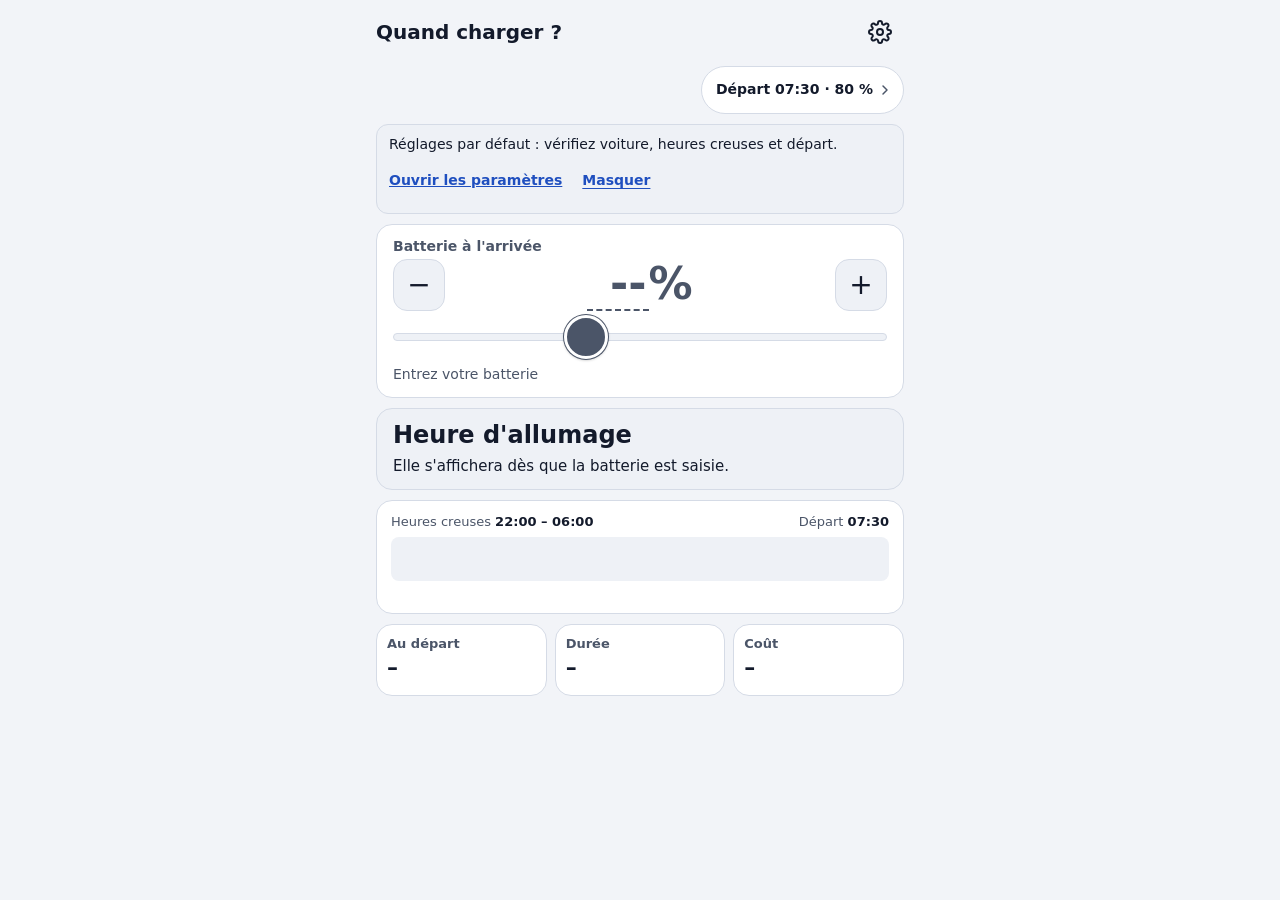
==== commit 223829db: "Lot A, passe de corrections : notification Android (rappels), « déjà réglé » conditionné à la plage " ====
--- a/site/index.html
+++ b/site/index.html
@@ -43,7 +43,7 @@
       <label class="card-title" for="soc">Batterie à l'arrivée</label>
       <div class="stepper">
         <button type="button" class="step" id="socMinus" aria-label="Retirer 1 %">−</button>
-        <div class="bigval"><input type="number" id="soc" min="0" max="100" step="1" value="38" inputmode="numeric" enterkeyhint="done" aria-describedby="socHint"><span class="pct" aria-hidden="true">%</span></div>
+        <div class="bigval"><input type="number" id="soc" min="0" max="100" step="1" value="38" placeholder="--" inputmode="numeric" enterkeyhint="done" aria-describedby="socHint"><span class="pct" aria-hidden="true">%</span></div>
         <button type="button" class="step" id="socPlus" aria-label="Ajouter 1 %">+</button>
       </div>
       <input type="range" id="socRange" class="socrange" min="0" max="100" step="1" value="38" aria-label="Batterie à l'arrivée, curseur de 0 à 100 %">
--- a/site/style.css
+++ b/site/style.css
@@ -107,7 +107,9 @@
 .soc-hint { display: flex; align-items: center; justify-content: space-between; gap: 8px; font-size: 14px; color: var(--muted); margin-top: 4px; }
 
 /* Ligne « Câble réglé », bandeaux d'information */
-.cable-plage { font-size: 15px; font-weight: 600; padding: 0 4px; }
+.cable-plage { font-size: 15px; font-weight: 600; padding: 0 4px; min-height: 22px; }
+.soc-card.vide .bigval .pct { color: var(--muted); }
+#soc::placeholder { color: var(--muted); opacity: 1; }
 .msg.info { background: var(--neutral-bg); color: var(--ink); border: 1px solid var(--line); }
 .bandeau { display: flex; flex-wrap: wrap; align-items: center; justify-content: space-between; gap: 4px 12px; }
 .bandeau-actions { display: inline-flex; align-items: center; gap: 4px 16px; flex-wrap: wrap; }
